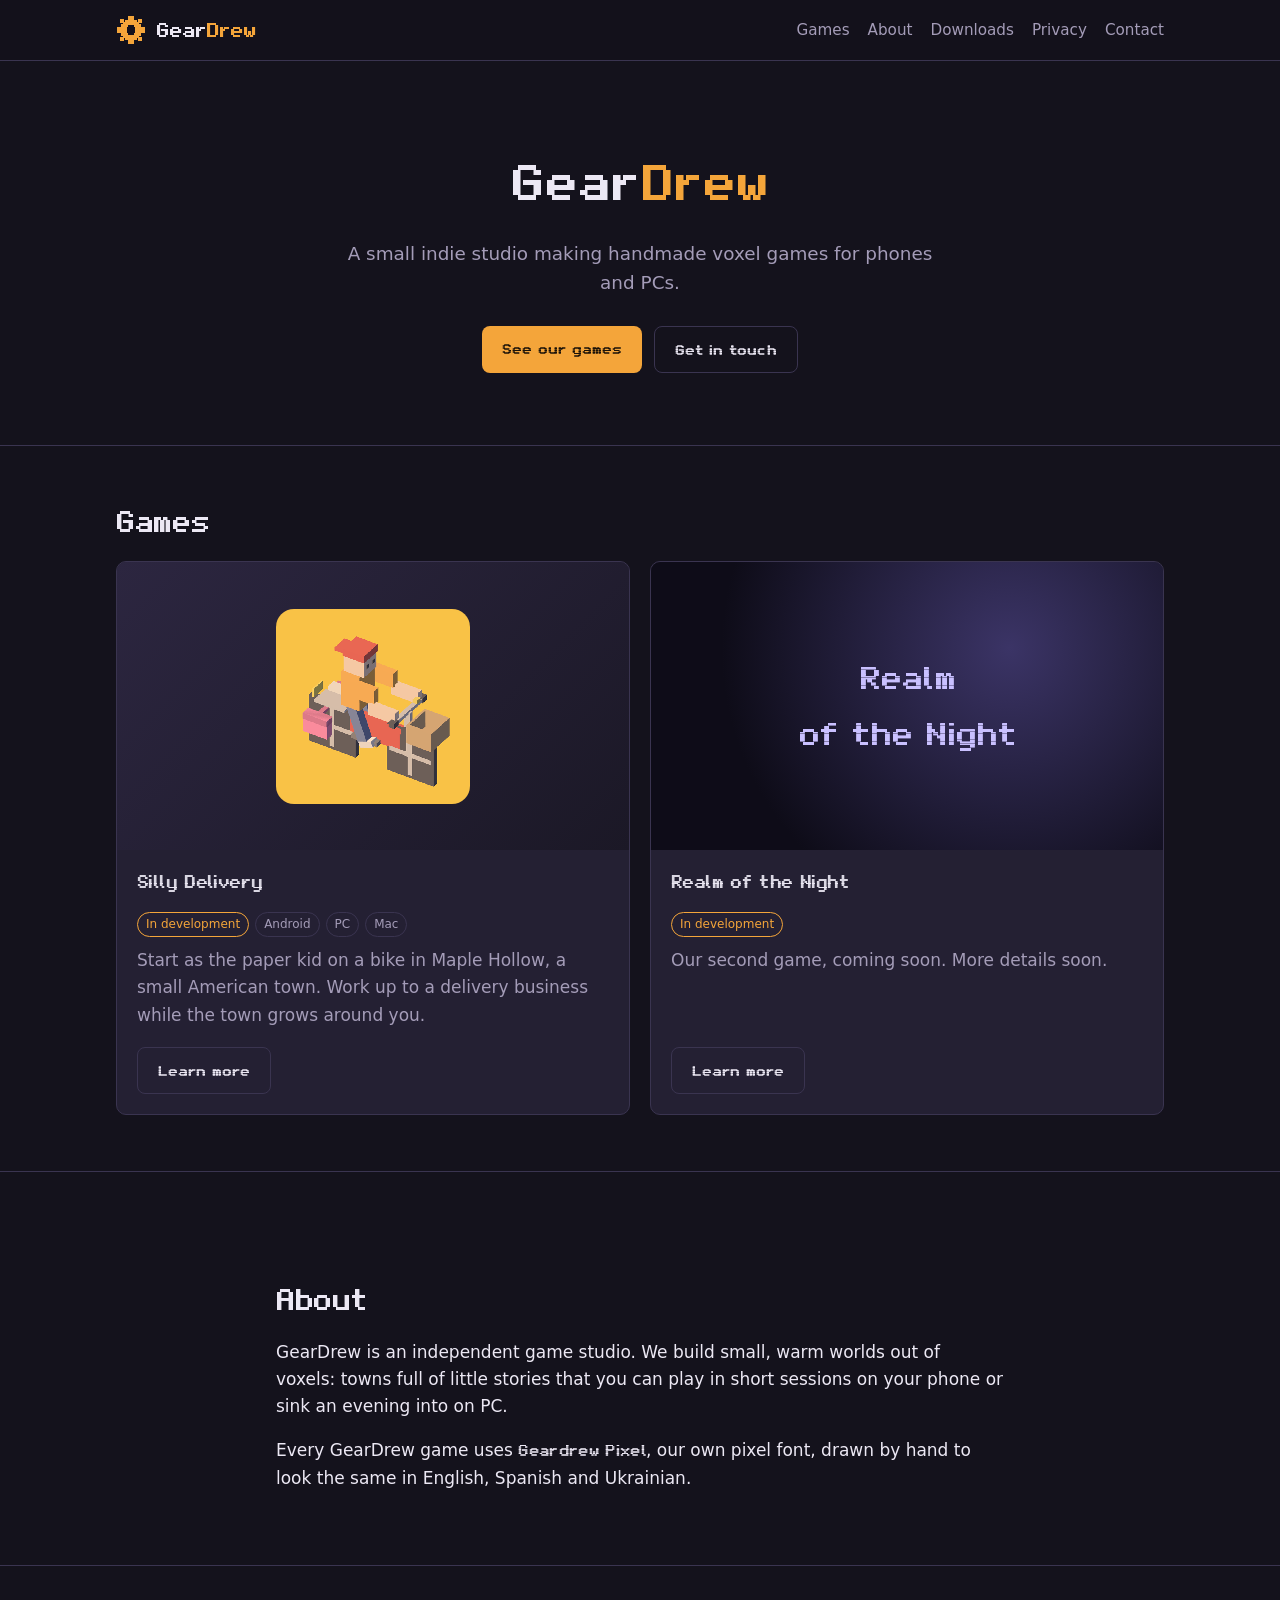
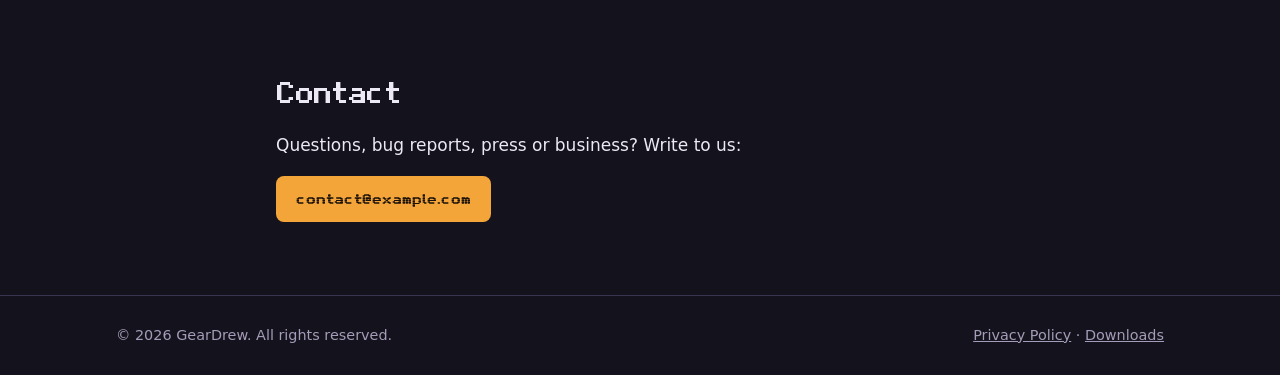
==== index.html @ a0154d88 "GearDrew studio site: home, game pages, privacy policy, downloads Static HTML/CSS for GitHub Pages: " ====
<!doctype html>
<html lang="en">
<head>
  <meta charset="utf-8">
  <meta name="viewport" content="width=device-width, initial-scale=1">
  <title>GearDrew — Indie Game Studio</title>
  <meta name="description" content="GearDrew is a small indie studio making cozy voxel games for phone and PC.">
  <link rel="icon" href="assets/img/logo.svg" type="image/svg+xml">
  <link rel="stylesheet" href="assets/css/style.css">
</head>
<body>
  <header class="site-header">
    <div class="wrap">
      <a class="logo" href="./"><img src="assets/img/logo.svg" alt=""><span>Gear<b>Drew</b></span></a>
      <nav>
        <ul>
          <li><a href="#games">Games</a></li>
          <li><a href="#about">About</a></li>
          <li><a href="downloads.html">Downloads</a></li>
          <li><a href="privacy.html">Privacy</a></li>
          <li><a href="#contact">Contact</a></li>
        </ul>
      </nav>
    </div>
  </header>

  <main>
    <section class="hero">
      <div class="wrap">
        <h1>Gear<span style="color:var(--accent)">Drew</span></h1>
        <p>A small indie studio making handmade voxel games for phones and PCs.</p>
        <div class="btn-row">
          <a class="btn" href="#games">See our games</a>
          <a class="btn ghost" href="#contact">Get in touch</a>
        </div>
      </div>
    </section>

    <section id="games">
      <div class="wrap">
        <h2>Games</h2>
        <div class="grid">
          <article class="card">
            <a class="art" href="games/silly-delivery.html"><img src="assets/img/games/silly-delivery-icon.png" alt="Silly Delivery icon"></a>
            <div class="body">
              <h3>Silly Delivery</h3>
              <div class="tags">
                <span class="tag status">In development</span>
                <span class="tag">Android</span><span class="tag">PC</span><span class="tag">Mac</span>
              </div>
              <p>Start as the paper kid on a bike in Maple Hollow, a small American town. Work up to a
                delivery business while the town grows around you.</p>
              <div class="btn-row"><a class="btn ghost" href="games/silly-delivery.html">Learn more</a></div>
            </div>
          </article>

          <article class="card">
            <a class="art night" href="games/realm-of-the-night.html"><span class="placeholder">Realm<br>of the Night</span></a>
            <div class="body">
              <h3>Realm of the Night</h3>
              <div class="tags">
                <span class="tag status">In development</span>
              </div>
              <!-- TODO: replace with the real pitch -->
              <p>Our second game, coming soon. More details soon.</p>
              <div class="btn-row"><a class="btn ghost" href="games/realm-of-the-night.html">Learn more</a></div>
            </div>
          </article>
        </div>
      </div>
    </section>

    <section id="about">
      <div class="wrap prose">
        <h2>About</h2>
        <p>GearDrew is an independent game studio. We build small, warm worlds out of voxels: towns
          full of little stories that you can play in short sessions on your phone or sink an evening
          into on PC.</p>
        <p>Every GearDrew game uses <span class="pixel">Geardrew Pixel</span>, our own pixel font,
          drawn by hand to look the same in English, Spanish and Ukrainian.</p>
      </div>
    </section>

    <section id="contact">
      <div class="wrap prose">
        <h2>Contact</h2>
        <p>Questions, bug reports, press or business? Write to us:</p>
        <!-- TODO: set the studio contact email (used here, on the privacy page and in the footer) -->
        <p><a class="btn" href="mailto:contact@example.com">contact@example.com</a></p>
      </div>
    </section>
  </main>

  <footer class="site-footer">
    <div class="wrap">
      <span>&copy; 2026 GearDrew. All rights reserved.</span>
      <span><a href="privacy.html">Privacy Policy</a> · <a href="downloads.html">Downloads</a></span>
    </div>
  </footer>
</body>
</html>
---- assets/css/style.css ----
@font-face {
  font-family: "Geardrew Pixel";
  src: url("../fonts/GeardrewPixel.ttf") format("truetype");
  font-display: swap;
}

:root {
  --bg: #14121c;
  --bg-2: #1d1a28;
  --card: #242033;
  --line: #3a3450;
  --text: #ece8f4;
  --muted: #a49cb8;
  --accent: #f4a53a;
  --accent-2: #7cc6ff;
  --radius: 10px;
  --max: 1080px;
  --pixel: "Geardrew Pixel", ui-monospace, monospace;
  --sans: system-ui, -apple-system, "Segoe UI", Roboto, sans-serif;
}

* { box-sizing: border-box; }
html { scroll-behavior: smooth; }
body {
  margin: 0;
  background: var(--bg);
  color: var(--text);
  font: 17px/1.6 var(--sans);
}
img { max-width: 100%; display: block; }
a { color: var(--accent-2); }
a:hover { color: var(--accent); }

h1, h2, h3, .pixel {
  font-family: var(--pixel);
  font-weight: normal;
  letter-spacing: 0.02em;
  line-height: 1.25;
}
h1 { font-size: clamp(2rem, 6vw, 3.4rem); margin: 0 0 0.4em; }
h2 { font-size: clamp(1.4rem, 3.5vw, 2rem); margin: 0 0 0.6em; }
h3 { font-size: 1.2rem; margin: 0 0 0.4em; }

.wrap { max-width: var(--max); margin: 0 auto; padding: 0 16px; }
section { padding: 56px 0; }
section + section { border-top: 1px solid var(--line); }
.muted { color: var(--muted); }

/* Header */
.site-header {
  position: sticky; top: 0; z-index: 10;
  background: rgba(20, 18, 28, 0.92);
  backdrop-filter: blur(6px);
  border-bottom: 1px solid var(--line);
}
.site-header .wrap {
  display: flex; align-items: center; justify-content: space-between;
  gap: 16px; min-height: 60px; flex-wrap: wrap;
}
.logo {
  display: flex; align-items: center; gap: 10px;
  font-family: var(--pixel); font-size: 1.4rem;
  color: var(--text); text-decoration: none;
}
.logo img { width: 30px; height: 30px; }
.logo span b { color: var(--accent); font-weight: normal; }
nav ul { list-style: none; display: flex; gap: 4px 18px; margin: 0; padding: 0; flex-wrap: wrap; }
nav a { color: var(--muted); text-decoration: none; font-size: 0.95rem; }
nav a:hover, nav a[aria-current="page"] { color: var(--text); }

/* Hero */
.hero { padding: 88px 0 72px; text-align: center; }
.hero p { font-size: 1.15rem; color: var(--muted); max-width: 620px; margin: 0 auto 28px; }
.btn {
  display: inline-block; padding: 10px 20px; border-radius: 8px;
  background: var(--accent); color: #1a1208; text-decoration: none;
  font-family: var(--pixel); font-size: 1rem;
}
.btn:hover { background: #ffbe63; color: #1a1208; }
.btn.ghost { background: transparent; color: var(--text); border: 1px solid var(--line); }
.btn.ghost:hover { border-color: var(--accent); color: var(--accent); }
.btn-row { display: flex; gap: 12px; justify-content: center; flex-wrap: wrap; }

/* Game cards */
.grid { display: grid; grid-template-columns: repeat(auto-fit, minmax(300px, 1fr)); gap: 20px; }
.card {
  background: var(--card); border: 1px solid var(--line); border-radius: var(--radius);
  overflow: hidden; display: flex; flex-direction: column;
}
.card .art {
  aspect-ratio: 16 / 9; display: grid; place-items: center;
  background: linear-gradient(135deg, #2c2640, #1b1826);
}
.card .art img { width: 38%; image-rendering: pixelated; border-radius: 18px; }
.card .art.night { background: radial-gradient(circle at 70% 30%, #3b3466, #0e0c18 70%); }
.card .art .placeholder { font-family: var(--pixel); font-size: 2.2rem; color: #c9c0ff; text-align: center; }
.card .body { padding: 20px; display: flex; flex-direction: column; gap: 10px; flex: 1; }
.card .body p { margin: 0; color: var(--muted); }
.card .body .btn-row { justify-content: flex-start; margin-top: auto; padding-top: 8px; }
.tags { display: flex; gap: 6px; flex-wrap: wrap; }
.tag {
  font-size: 0.75rem; padding: 2px 8px; border-radius: 99px;
  border: 1px solid var(--line); color: var(--muted);
}
.tag.status { border-color: var(--accent); color: var(--accent); }

/* Game page */
.game-hero { display: grid; grid-template-columns: 180px 1fr; gap: 28px; align-items: center; }
.game-hero img { border-radius: 28px; image-rendering: pixelated; }
.game-hero .art-box {
  width: 180px; aspect-ratio: 1; border-radius: 28px; display: grid; place-items: center;
  background: radial-gradient(circle at 70% 30%, #3b3466, #0e0c18 70%);
  font-family: var(--pixel); font-size: 3rem; color: #c9c0ff;
}
.features { padding-left: 1.2em; }
.features li { margin-bottom: 6px; }
.facts { display: grid; grid-template-columns: max-content 1fr; gap: 6px 20px; margin: 0; }
.facts dt { color: var(--muted); }
.facts dd { margin: 0; }
.shots { display: grid; grid-template-columns: repeat(auto-fit, minmax(240px, 1fr)); gap: 12px; }
.shots img { border-radius: 8px; border: 1px solid var(--line); }

/* Prose pages (privacy, downloads) */
.prose { max-width: 760px; }
.prose h2 { margin-top: 1.6em; }
.prose h3 { margin-top: 1.4em; font-family: var(--sans); font-weight: 600; }
.file-list { list-style: none; padding: 0; margin: 0; display: grid; gap: 10px; }
.file-list li {
  display: flex; justify-content: space-between; align-items: center; gap: 12px; flex-wrap: wrap;
  background: var(--card); border: 1px solid var(--line); border-radius: 8px; padding: 12px 16px;
}
.file-list .meta { color: var(--muted); font-size: 0.85rem; }

/* Footer */
.site-footer { border-top: 1px solid var(--line); padding: 28px 0; color: var(--muted); font-size: 0.9rem; }
.site-footer .wrap { display: flex; justify-content: space-between; gap: 12px; flex-wrap: wrap; }
.site-footer a { color: var(--muted); }

@media (max-width: 600px) {
  section { padding: 40px 0; }
  .hero { padding: 56px 0 48px; }
  .game-hero { grid-template-columns: 1fr; }
  .game-hero img, .game-hero .art-box { width: 128px; }
  .site-header .wrap { padding-top: 8px; padding-bottom: 8px; }
}

.card .art { text-decoration: none; }
.game-hero > * { min-width: 0; }
.game-hero img { height: auto; }
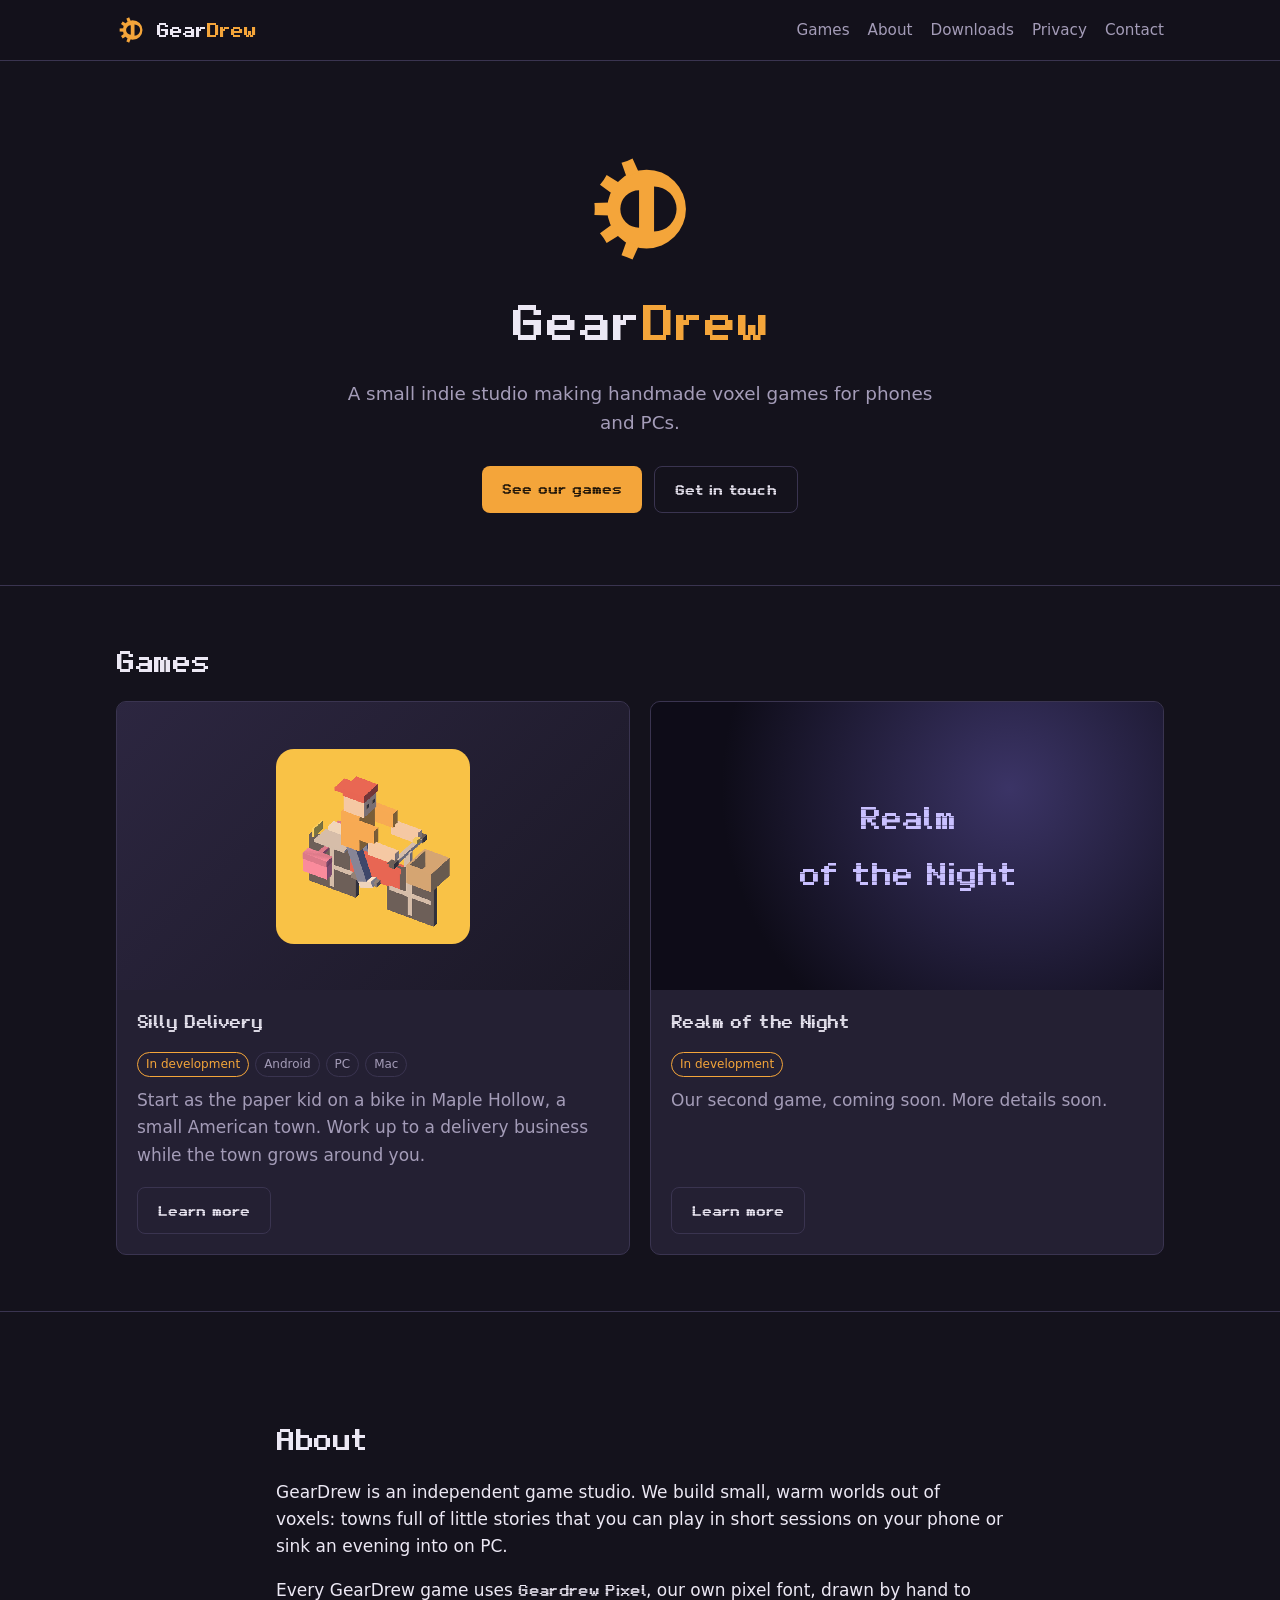
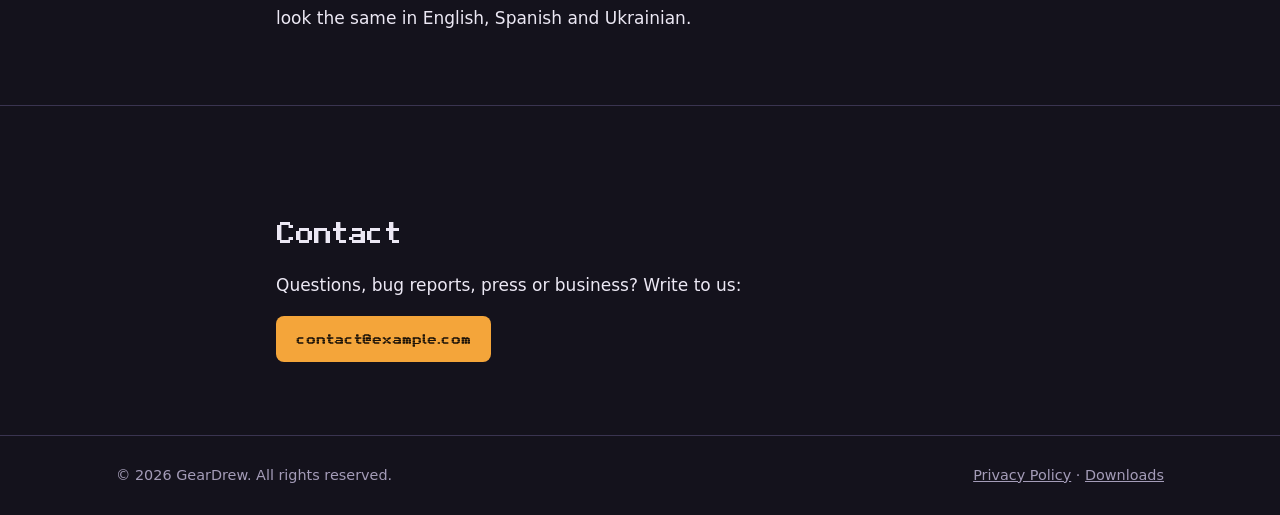
==== commit b4cf0a4f: "New studio logo: a gear on the left fused with a D on the right The two halves make one circle, join" ====
--- a/index.html
+++ b/index.html
@@ -27,6 +27,7 @@
   <main>
     <section class="hero">
       <div class="wrap">
+        <img class="hero-logo" src="assets/img/logo.svg" alt="GearDrew logo" width="120" height="120">
         <h1>Gear<span style="color:var(--accent)">Drew</span></h1>
         <p>A small indie studio making handmade voxel games for phones and PCs.</p>
         <div class="btn-row">
--- a/assets/css/style.css
+++ b/assets/css/style.css
@@ -147,3 +147,4 @@
 .card .art { text-decoration: none; }
 .game-hero > * { min-width: 0; }
 .game-hero img { height: auto; }
+.hero-logo { width: 120px; height: 120px; margin: 0 auto 20px; }
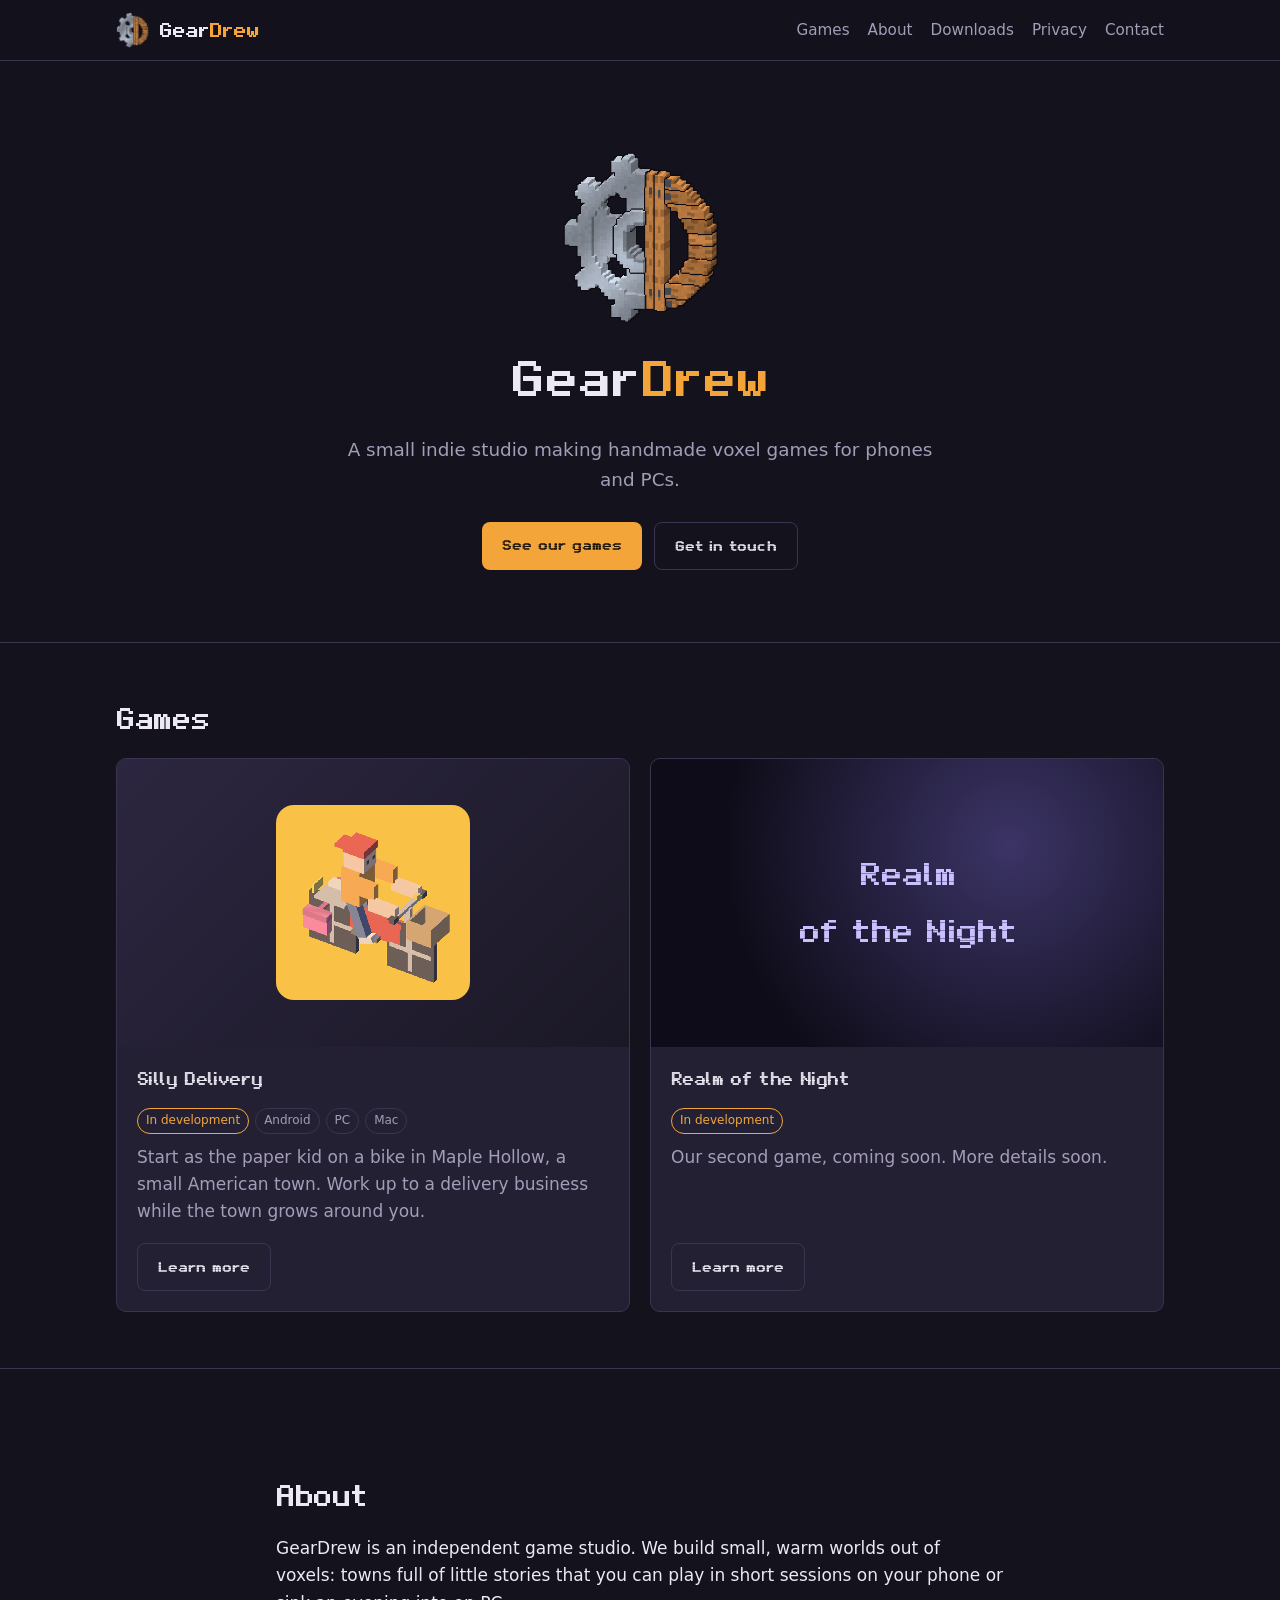
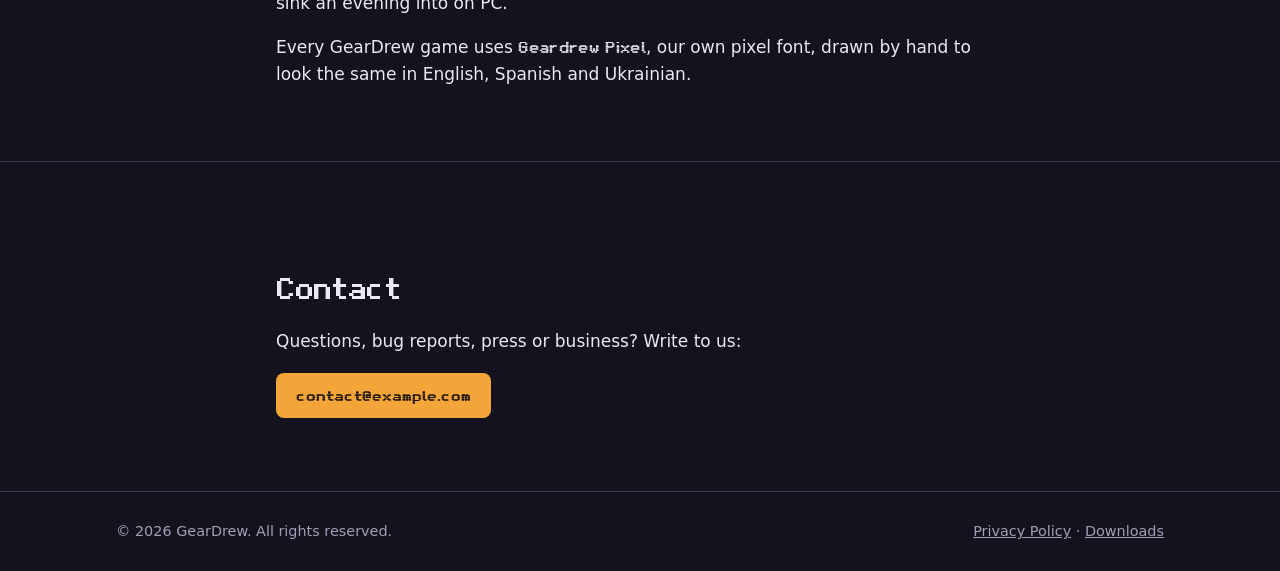
==== commit 562a84cb: "Voxel logo: half a metal gear joined to a wooden-plank D tools/make_logo.py builds the logo from vox" ====
--- a/index.html
+++ b/index.html
@@ -5,13 +5,13 @@
   <meta name="viewport" content="width=device-width, initial-scale=1">
   <title>GearDrew — Indie Game Studio</title>
   <meta name="description" content="GearDrew is a small indie studio making cozy voxel games for phone and PC.">
-  <link rel="icon" href="assets/img/logo.svg" type="image/svg+xml">
+  <link rel="icon" href="assets/img/favicon.png" type="image/png">
   <link rel="stylesheet" href="assets/css/style.css">
 </head>
 <body>
   <header class="site-header">
     <div class="wrap">
-      <a class="logo" href="./"><img src="assets/img/logo.svg" alt=""><span>Gear<b>Drew</b></span></a>
+      <a class="logo" href="./"><img src="assets/img/logo.png" alt=""><span>Gear<b>Drew</b></span></a>
       <nav>
         <ul>
           <li><a href="#games">Games</a></li>
@@ -27,7 +27,7 @@
   <main>
     <section class="hero">
       <div class="wrap">
-        <img class="hero-logo" src="assets/img/logo.svg" alt="GearDrew logo" width="120" height="120">
+        <img class="hero-logo" src="assets/img/logo.png" alt="GearDrew logo" width="160" height="176">
         <h1>Gear<span style="color:var(--accent)">Drew</span></h1>
         <p>A small indie studio making handmade voxel games for phones and PCs.</p>
         <div class="btn-row">
--- a/assets/css/style.css
+++ b/assets/css/style.css
@@ -62,7 +62,7 @@
   font-family: var(--pixel); font-size: 1.4rem;
   color: var(--text); text-decoration: none;
 }
-.logo img { width: 30px; height: 30px; }
+.logo img { width: auto; height: 36px; }
 .logo span b { color: var(--accent); font-weight: normal; }
 nav ul { list-style: none; display: flex; gap: 4px 18px; margin: 0; padding: 0; flex-wrap: wrap; }
 nav a { color: var(--muted); text-decoration: none; font-size: 0.95rem; }
@@ -147,4 +147,4 @@
 .card .art { text-decoration: none; }
 .game-hero > * { min-width: 0; }
 .game-hero img { height: auto; }
-.hero-logo { width: 120px; height: 120px; margin: 0 auto 20px; }
+.hero-logo { width: 160px; height: auto; margin: 0 auto 20px; }
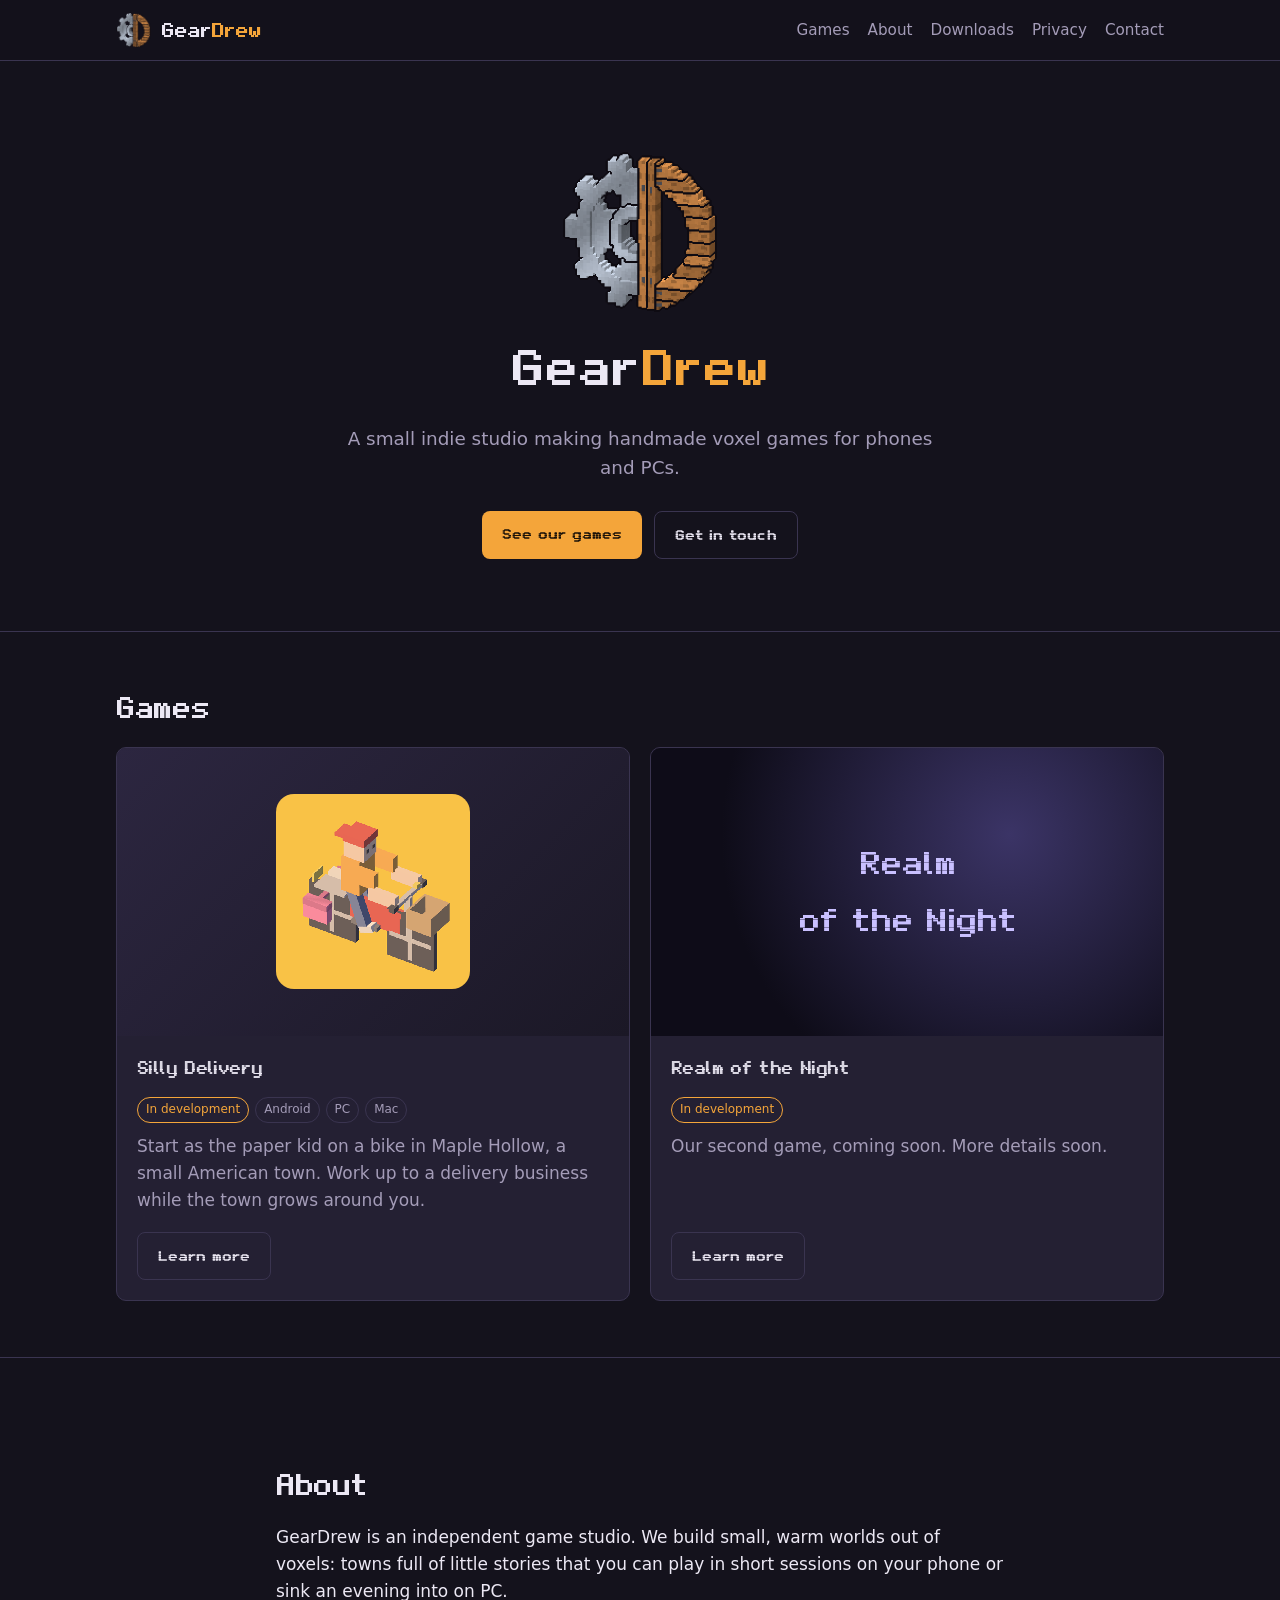
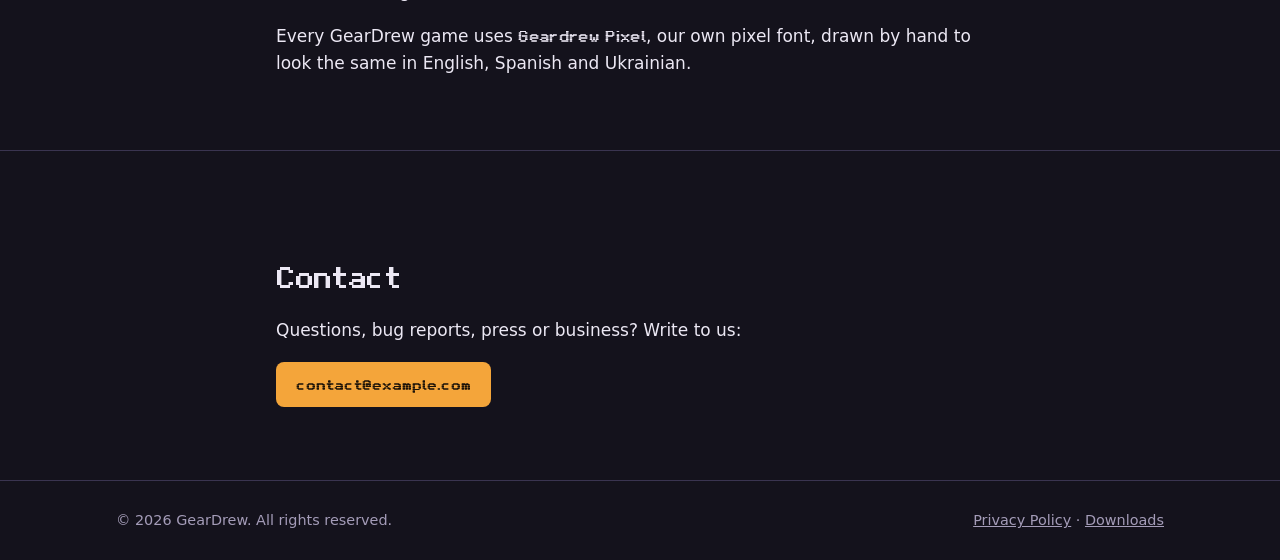
==== commit 4ee3092c: "Logo: D as big as the gear's tooth tips, thicker black outlines Co-Authored-By: Claude Opus 5.5 <nor" ====
--- a/index.html
+++ b/index.html
@@ -27,7 +27,7 @@
   <main>
     <section class="hero">
       <div class="wrap">
-        <img class="hero-logo" src="assets/img/logo.png" alt="GearDrew logo" width="160" height="176">
+        <img class="hero-logo" src="assets/img/logo.png" alt="GearDrew logo" width="160" height="165">
         <h1>Gear<span style="color:var(--accent)">Drew</span></h1>
         <p>A small indie studio making handmade voxel games for phones and PCs.</p>
         <div class="btn-row">
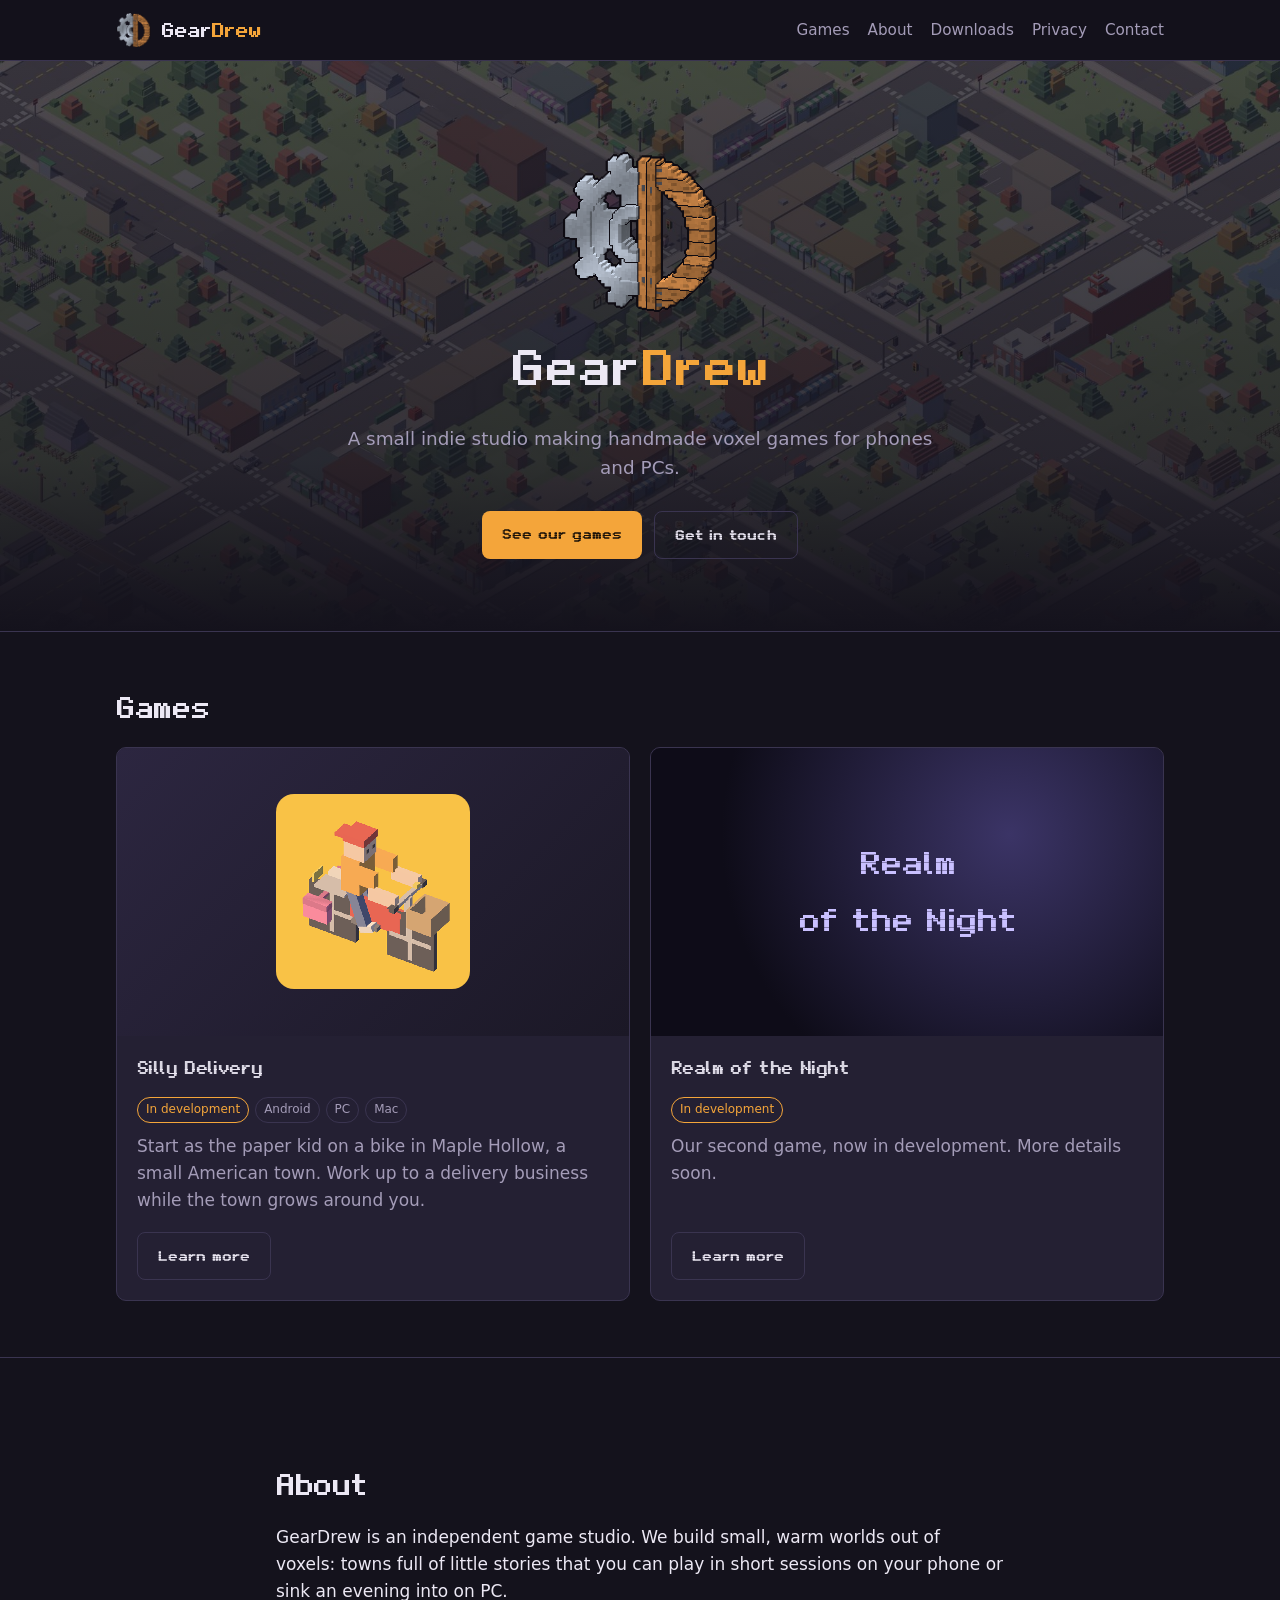
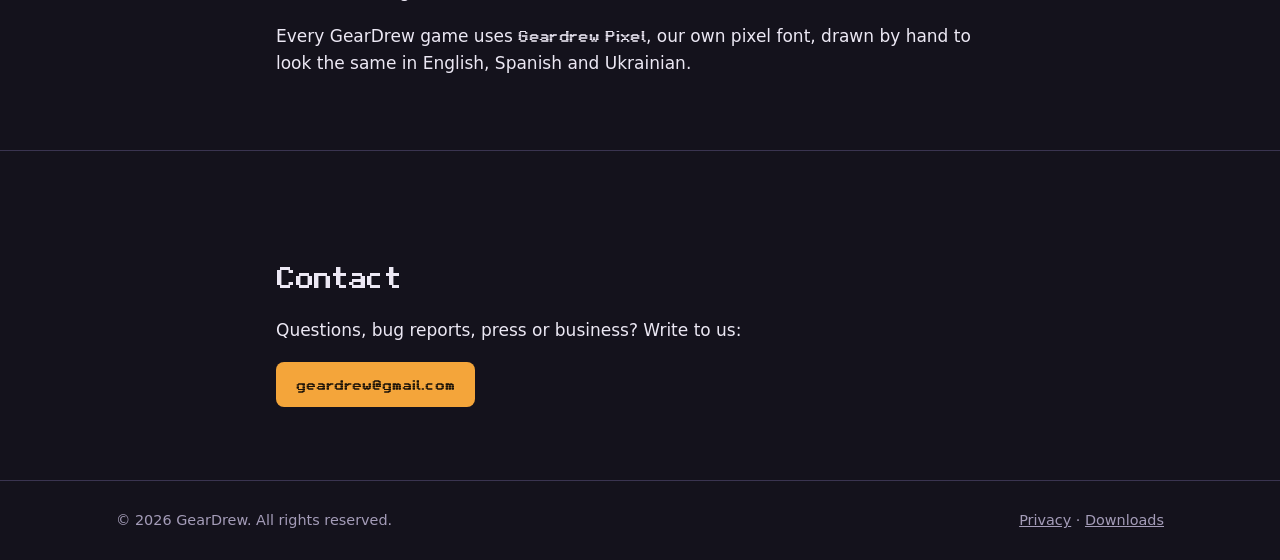
==== commit 6b847f82: "Per-game privacy policies, geardrew.com domain, content review - privacy/silly-delivery/ and privacy" ====
--- a/index.html
+++ b/index.html
@@ -63,7 +63,7 @@
                 <span class="tag status">In development</span>
               </div>
               <!-- TODO: replace with the real pitch -->
-              <p>Our second game, coming soon. More details soon.</p>
+              <p>Our second game, now in development. More details soon.</p>
               <div class="btn-row"><a class="btn ghost" href="games/realm-of-the-night.html">Learn more</a></div>
             </div>
           </article>
@@ -86,8 +86,7 @@
       <div class="wrap prose">
         <h2>Contact</h2>
         <p>Questions, bug reports, press or business? Write to us:</p>
-        <!-- TODO: set the studio contact email (used here, on the privacy page and in the footer) -->
-        <p><a class="btn" href="mailto:contact@example.com">contact@example.com</a></p>
+        <p><a class="btn" href="mailto:geardrew@gmail.com">geardrew@gmail.com</a></p>
       </div>
     </section>
   </main>
@@ -95,7 +94,7 @@
   <footer class="site-footer">
     <div class="wrap">
       <span>&copy; 2026 GearDrew. All rights reserved.</span>
-      <span><a href="privacy.html">Privacy Policy</a> · <a href="downloads.html">Downloads</a></span>
+      <span><a href="privacy.html">Privacy</a> · <a href="downloads.html">Downloads</a></span>
     </div>
   </footer>
 </body>
--- a/assets/css/style.css
+++ b/assets/css/style.css
@@ -69,7 +69,13 @@
 nav a:hover, nav a[aria-current="page"] { color: var(--text); }
 
 /* Hero */
-.hero { padding: 88px 0 72px; text-align: center; }
+.hero {
+  padding: 88px 0 72px; text-align: center;
+  /* Maple Hollow from Silly Delivery, dimmed into the page background so the logo stays the focus */
+  background:
+    linear-gradient(rgba(20, 18, 28, 0.74), rgba(20, 18, 28, 0.86) 70%, var(--bg)),
+    url("../img/hero-town.jpg") center / cover no-repeat;
+}
 .hero p { font-size: 1.15rem; color: var(--muted); max-width: 620px; margin: 0 auto 28px; }
 .btn {
   display: inline-block; padding: 10px 20px; border-radius: 8px;
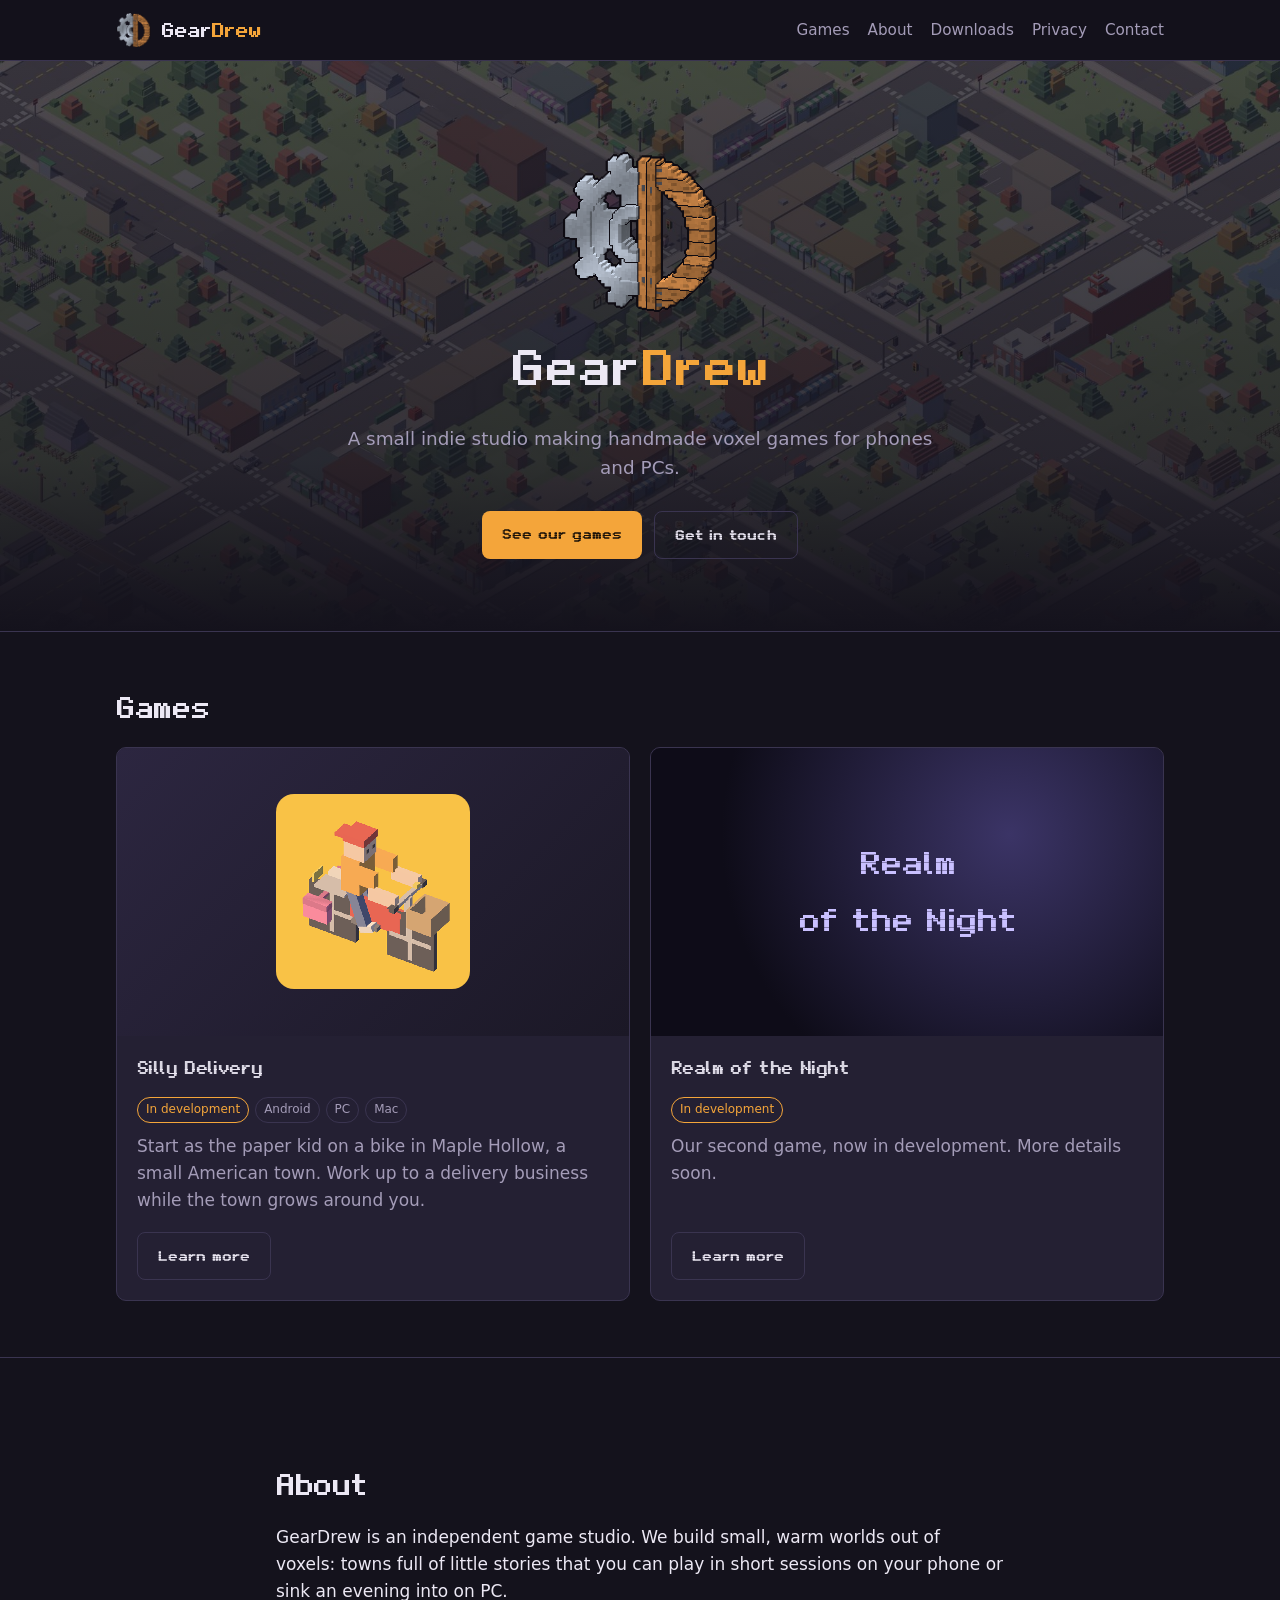
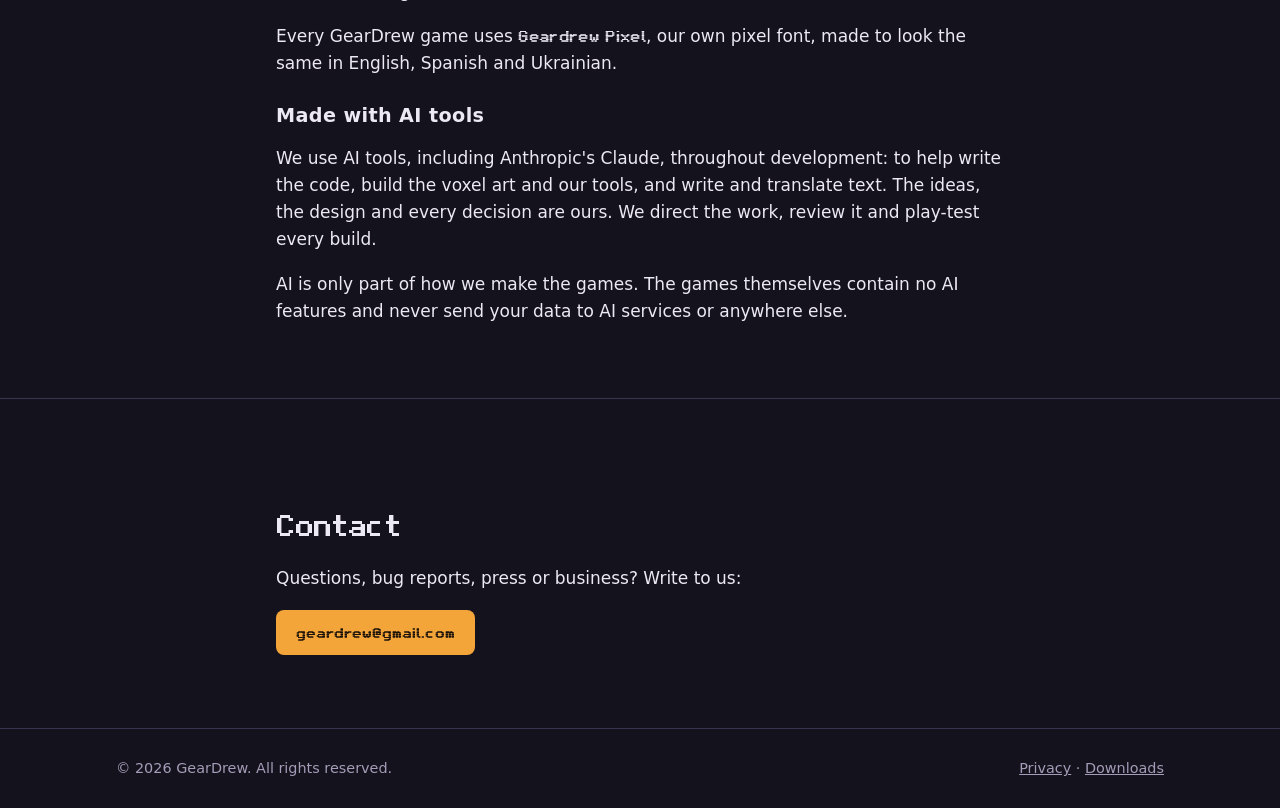
==== commit 39d35e51: "State that we use AI tools in development (About, and an AI use row on each game page) Co-Authored-B" ====
--- a/index.html
+++ b/index.html
@@ -78,7 +78,13 @@
           full of little stories that you can play in short sessions on your phone or sink an evening
           into on PC.</p>
         <p>Every GearDrew game uses <span class="pixel">Geardrew Pixel</span>, our own pixel font,
-          drawn by hand to look the same in English, Spanish and Ukrainian.</p>
+          made to look the same in English, Spanish and Ukrainian.</p>
+        <h3 id="ai">Made with AI tools</h3>
+        <p>We use AI tools, including Anthropic's Claude, throughout development: to help write the
+          code, build the voxel art and our tools, and write and translate text. The ideas, the design
+          and every decision are ours. We direct the work, review it and play-test every build.</p>
+        <p>AI is only part of how we make the games. The games themselves contain no AI features and
+          never send your data to AI services or anywhere else.</p>
       </div>
     </section>
 
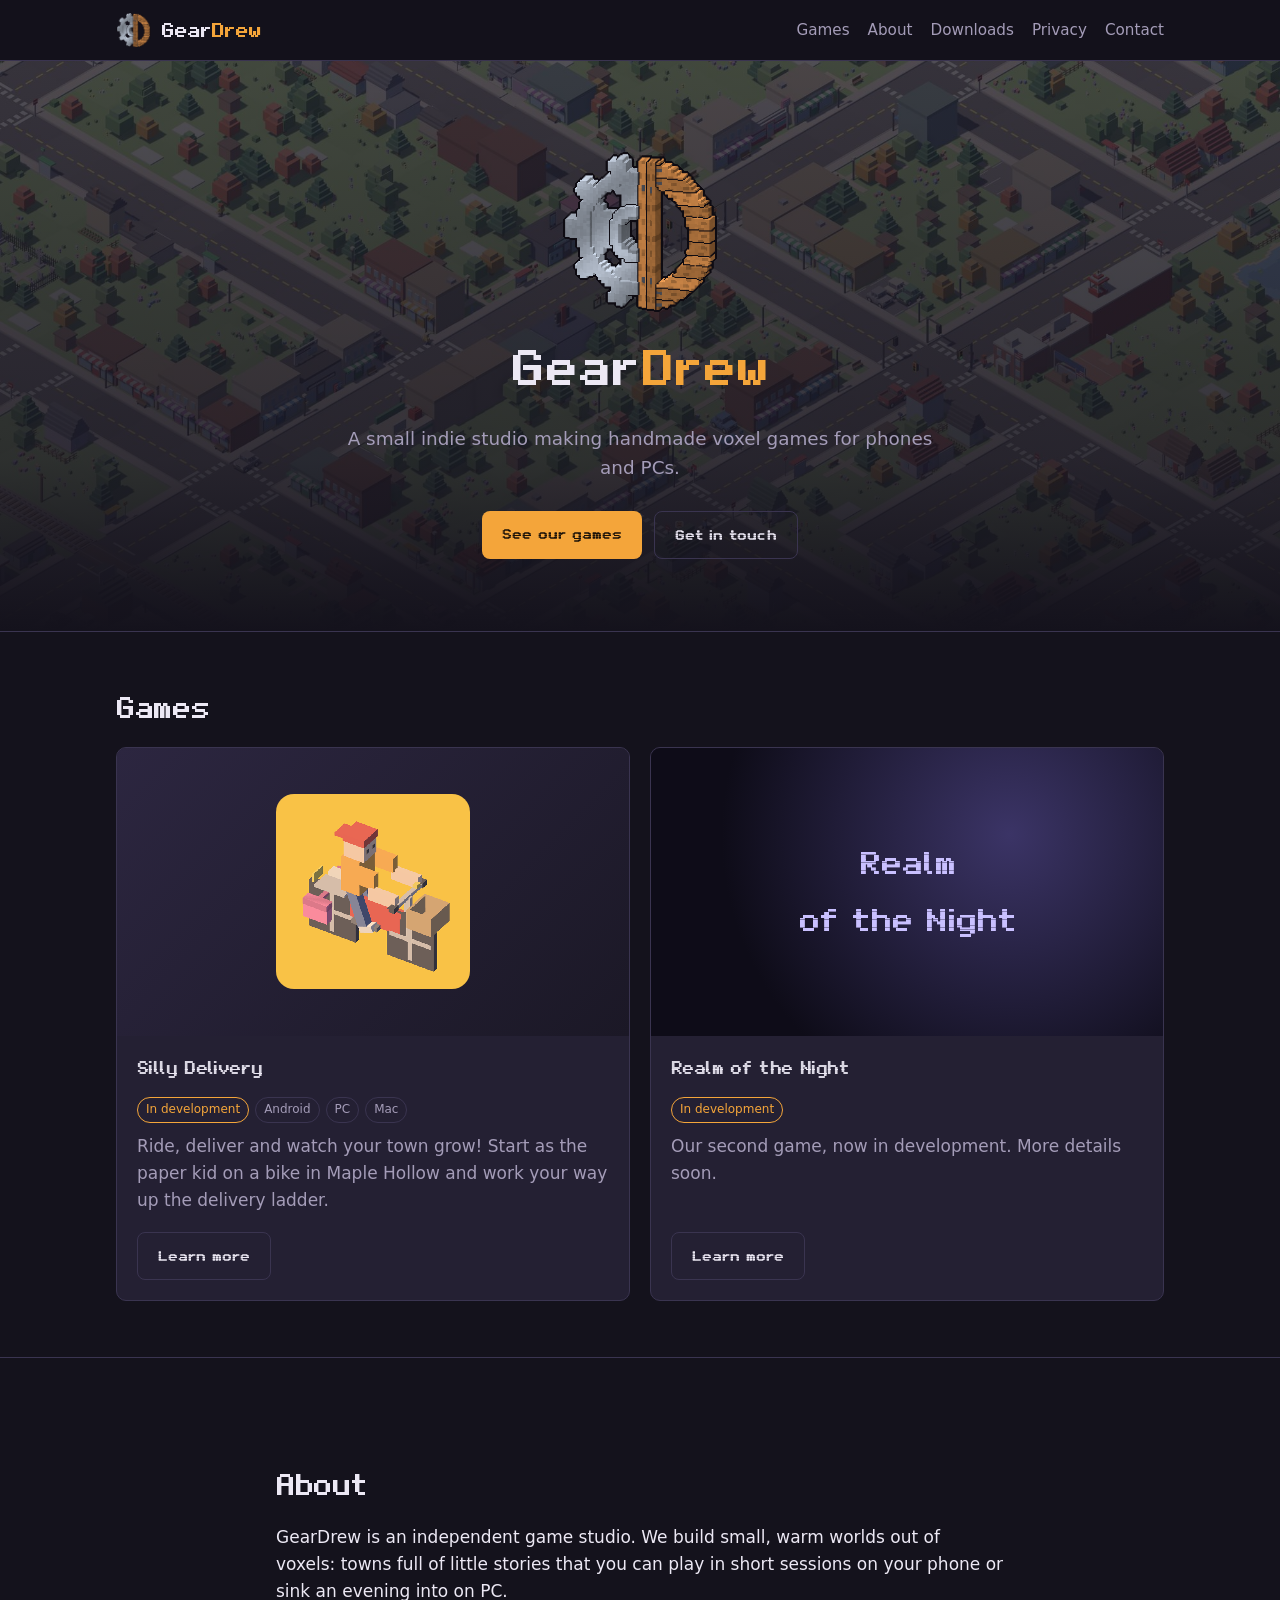
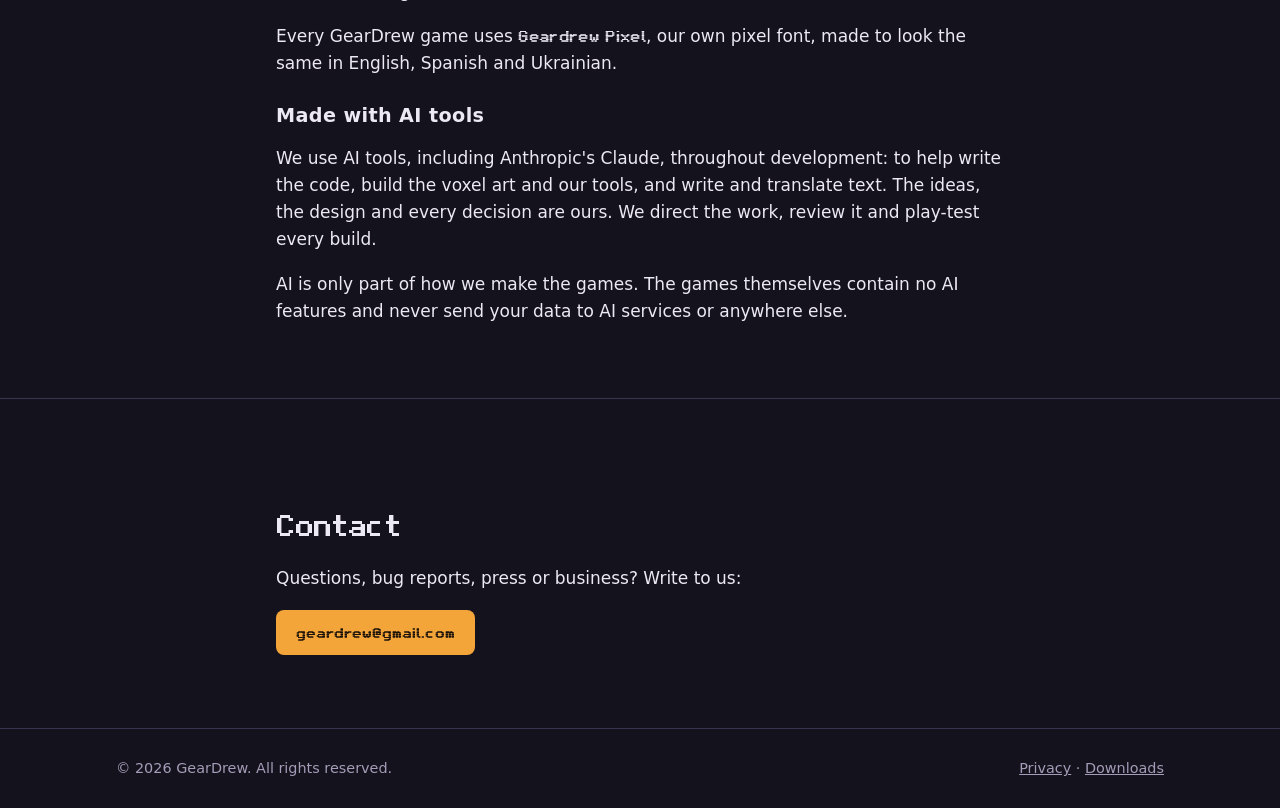
==== commit 832fcf10: "Silly Delivery: new pitch and features (paths, weather, night, collectibles, made for kids) Co-Autho" ====
--- a/index.html
+++ b/index.html
@@ -49,8 +49,8 @@
                 <span class="tag status">In development</span>
                 <span class="tag">Android</span><span class="tag">PC</span><span class="tag">Mac</span>
               </div>
-              <p>Start as the paper kid on a bike in Maple Hollow, a small American town. Work up to a
-                delivery business while the town grows around you.</p>
+              <p>Ride, deliver and watch your town grow! Start as the paper kid on a bike in Maple Hollow
+                and work your way up the delivery ladder.</p>
               <div class="btn-row"><a class="btn ghost" href="games/silly-delivery.html">Learn more</a></div>
             </div>
           </article>
